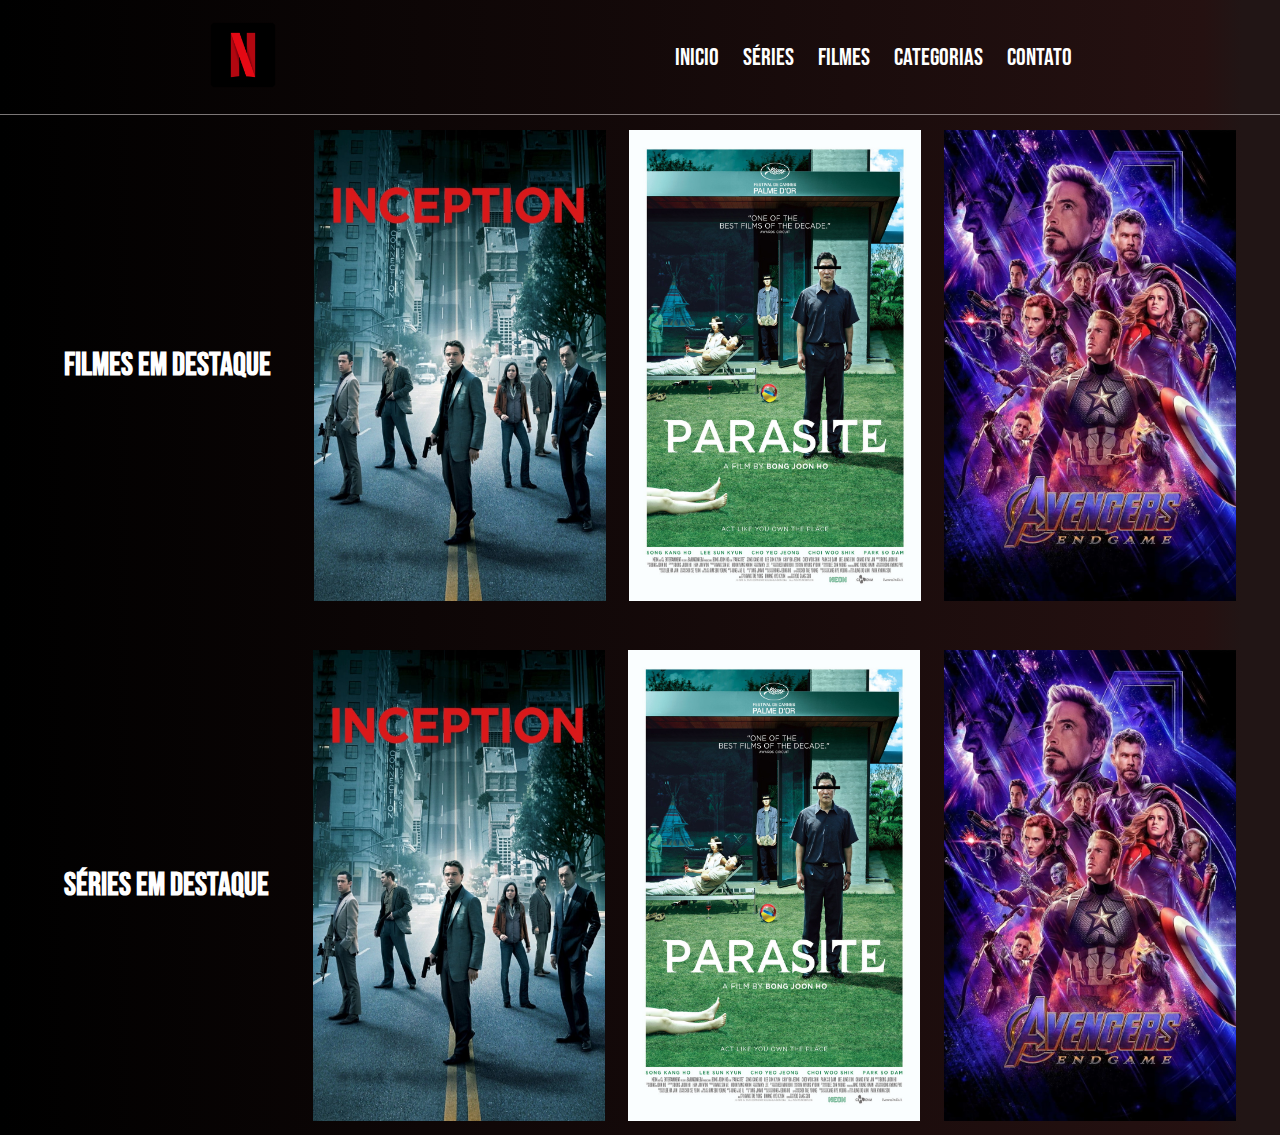
==== index.html @ 69fab68c "Checkpoint web" ====
<!DOCTYPE html>
<html lang="pt-br">
<head>
    <meta charset="UTF-8">
    <meta http-equiv="X-UA-Compatible" content="IE=edge">
    <meta name="viewport" content="width=device-width, initial-scale=1.0">
    <title>Seila Flix</title>
    <link rel="stylesheet" href="CSS/style.css">
</head>
<body>
    <header class="header">
        <a href="index.html"><img src="IMAGE/netflix.png" alt="" class="logo-image"></a>
        <nav class="menu">
            <a href="index.html" class="menu-item">Inicio</a>
            <a href="HTML/series.html" class="menu-item">Séries</a>
            <a href="" class="menu-item">filmes</a>
            <a href="" class="menu-item">Categorias</a>
            <a href="HTML/contato.html" class="menu-item">Contato</a>
        </nav>
    </header>
    <main>
        <section class="filmes">
            <h1>Filmes em Destaque</h1>
            <img src="IMAGE/Inception/inception_poster.jpg" alt="" class="poster-img">
            <img src="IMAGE/Parasita/parasita_poster.jpg" alt="" class="poster-img">
            <img src="IMAGE/Vingadores/vingadores_poster.jpg" alt="" class="poster-img">
        </section>
        <section class="series">
            <h1>Séries em Destaque</h1>
            <img src="IMAGE/Inception/inception_poster.jpg" alt="" class="poster-img">
            <img src="IMAGE/Parasita/parasita_poster.jpg" alt="" class="poster-img">
            <img src="IMAGE/Vingadores/vingadores_poster.jpg" alt="" class="poster-img">
        </section>
        <section class="video"></section>
    </main>
    <footer>

    </footer>
</body>
</html>
---- CSS/style.css ----
@import url('https://fonts.googleapis.com/css2?family=Bebas+Neue&display=swap');

* {
    margin: 0;
    padding: 0;
    box-sizing: border-box;
    text-decoration: none;
}

body {
    background: rgb(0,0,0);
    background: linear-gradient(90deg, rgba(0,0,0,1) 0%, rgba(37,17,17,1) 94%, rgba(33,21,21,1) 97%);
}

.logo-image {
    height: 70px;
    width: 70px;
}

.header {
    display: flex;
    flex-direction: row;
    align-items: center;
    justify-content: space-around;
    padding: 20px;
}

.menu-item {
    font-family: 'Bebas Neue', cursive;
    color: #fff;
    font-size: 24px;
    padding-left: 20px;
}

main {
    border-top: 1px solid rgba(233, 224, 224, 0.527);
}

h1 {
    padding: 20px;
    font-family: 'Bebas Neue', cursive;
    color: #fff;
}

.filmes {
    margin: auto;
    width: 95%;
    height: 500px;
    display: flex;
    flex-direction: row;
    align-items: center;
    justify-content: space-around;
}

.series {
    margin: auto;
    margin-top: 20px;
    width: 95%;
    height: 500px;
    display: flex;
    flex-direction: row;
    align-items: center;
    justify-content: space-around;
}

.poster-img {
    width: 292px;
    height: 471px;
}
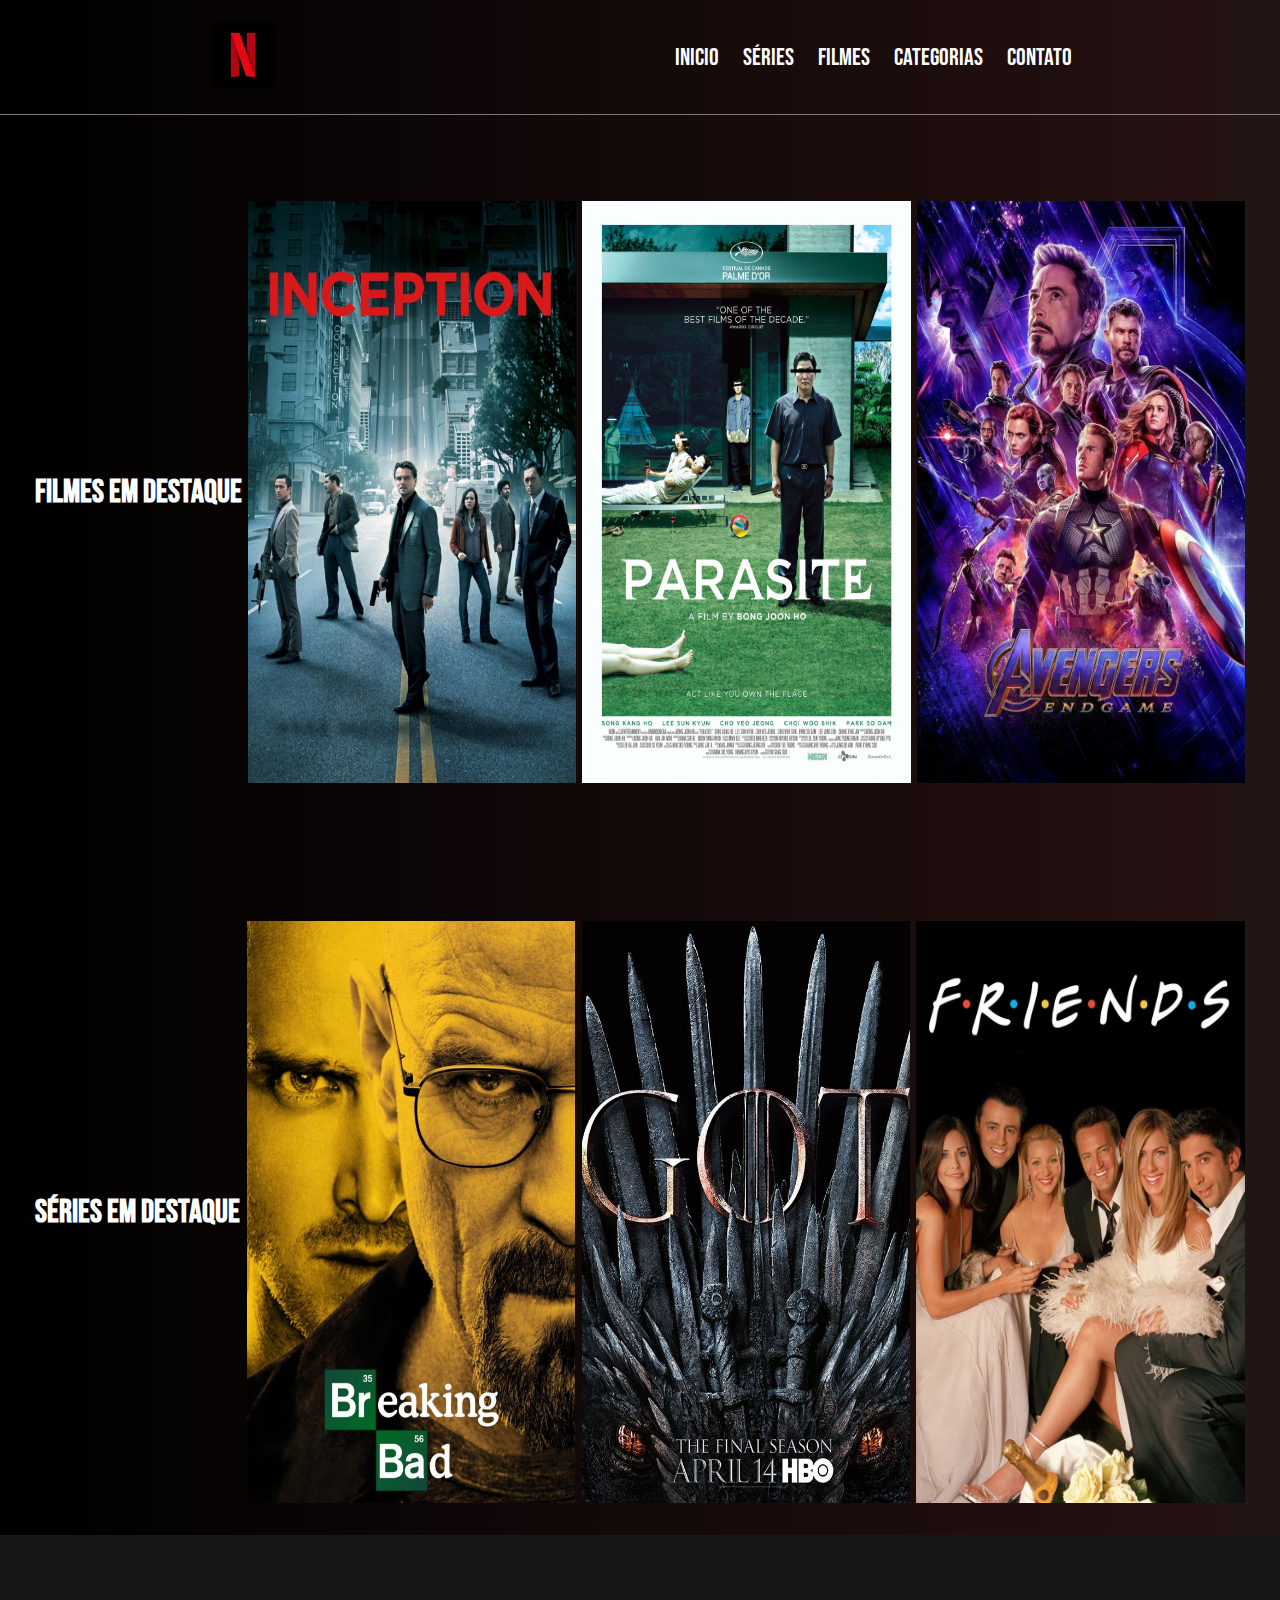
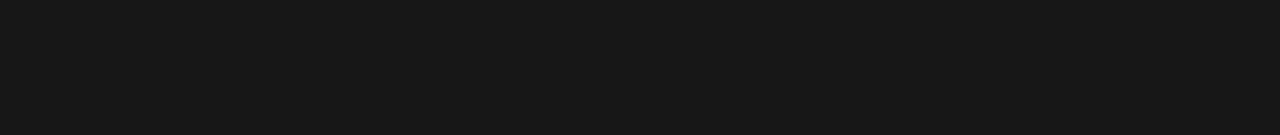
==== commit 8a897508: "Alteração na arquitetura de pastas e Redimensionamento de imagens" ====
--- a/index.html
+++ b/index.html
@@ -21,17 +21,17 @@
     <main>
         <section class="filmes">
             <h1>Filmes em Destaque</h1>
-            <img src="IMAGE/Inception/inception_poster.jpg" alt="" class="poster-img">
-            <img src="IMAGE/Parasita/parasita_poster.jpg" alt="" class="poster-img">
-            <img src="IMAGE/Vingadores/vingadores_poster.jpg" alt="" class="poster-img">
+            <img src="IMAGE/filmes/Inception/inception_poster.jpg" alt="" class="poster-img">
+            <img src="IMAGE/filmes/Parasita/parasita_poster.jpg" alt="" class="poster-img">
+            <img src="IMAGE/filmes/Vingadores/vingadores_poster.jpg" alt="" class="poster-img">
         </section>
         <section class="series">
             <h1>Séries em Destaque</h1>
-            <img src="IMAGE/Inception/inception_poster.jpg" alt="" class="poster-img">
-            <img src="IMAGE/Parasita/parasita_poster.jpg" alt="" class="poster-img">
-            <img src="IMAGE/Vingadores/vingadores_poster.jpg" alt="" class="poster-img">
+            <img src="IMAGE/series/Breaking_bad/breaking_poster.jpg" alt="" class="poster-img">
+            <img src="IMAGE/series/Got/got_poster.jpg" alt="" class="poster-img">
+            <img src="IMAGE/series/Friends/friends_poster.jpg" alt="" class="poster-img">
         </section>
-        <section class="video"></section>
+        
     </main>
     <footer>
 
--- a/CSS/style.css
+++ b/CSS/style.css
@@ -37,15 +37,18 @@
 }
 
 h1 {
-    padding: 20px;
     font-family: 'Bebas Neue', cursive;
     color: #fff;
+}
+
+section {
+    padding-top: 54px;
 }
 
 .filmes {
     margin: auto;
     width: 95%;
-    height: 500px;
+    height: 700px;
     display: flex;
     flex-direction: row;
     align-items: center;
@@ -56,7 +59,7 @@
     margin: auto;
     margin-top: 20px;
     width: 95%;
-    height: 500px;
+    height: 700px;
     display: flex;
     flex-direction: row;
     align-items: center;
@@ -64,7 +67,14 @@
 }
 
 .poster-img {
-    width: 292px;
-    height: 471px;
+    width: 27%;
+    height: 90%;
+    
 }
 
+footer {
+    height: 200px;
+    width: 100%;
+    background-color: rgb(23, 23, 23);
+}
+
